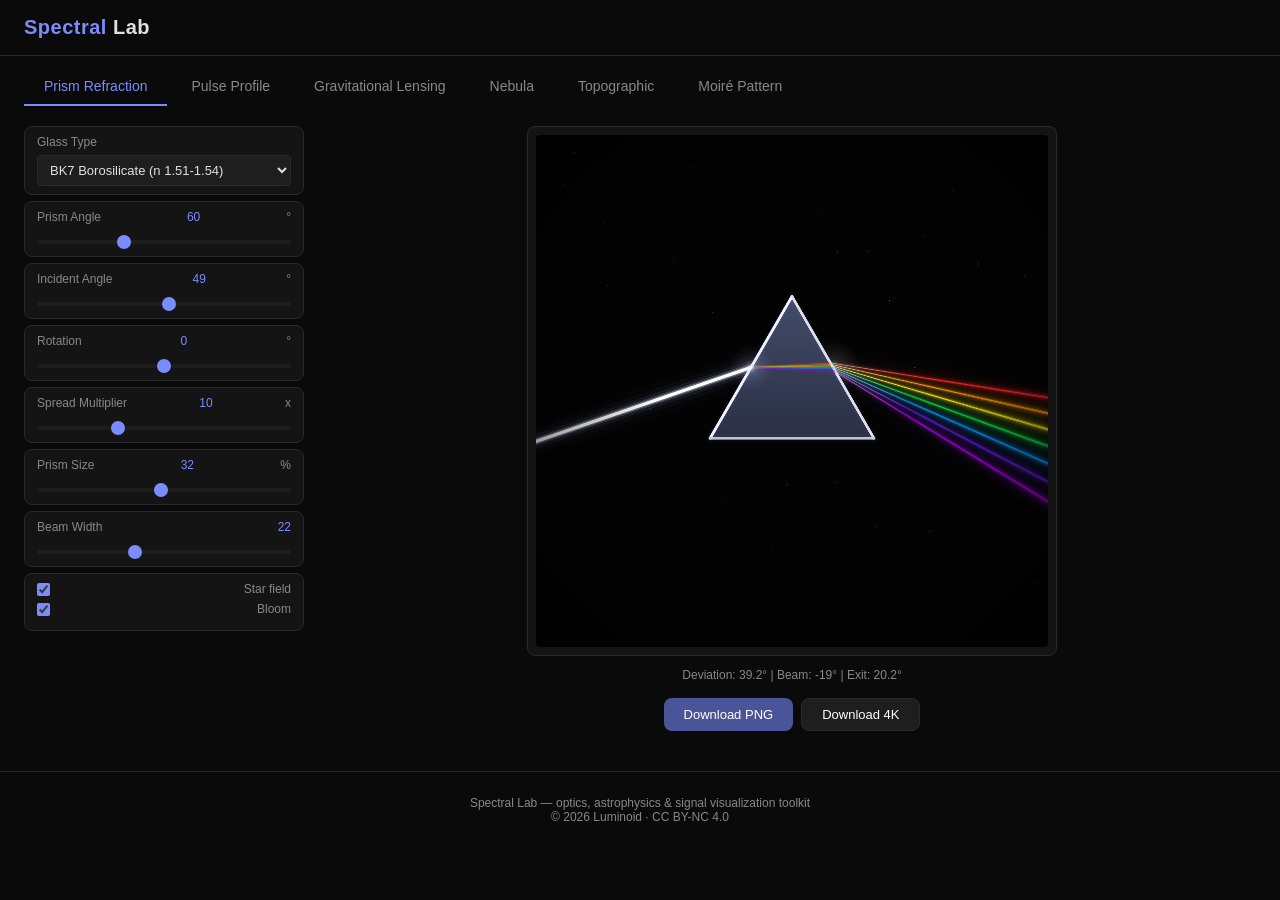
==== index.html @ c367b588 "docs: add license" ====
<!DOCTYPE html>
<html lang="en">
<head>
  <meta charset="UTF-8">
  <meta name="viewport" content="width=device-width, initial-scale=1.0">
  <title>Spectral Lab — Light & Signal Visualization</title>
  <link rel="stylesheet" href="styles.css">
</head>
<body>

<header>
  <h1><span>Spectral</span> Lab</h1>
</header>

<div class="tabs">
  <button class="tab-btn active" data-tab="prism">Prism Refraction</button>
  <button class="tab-btn" data-tab="waveform">Pulse Profile</button>
  <button class="tab-btn" data-tab="lensing">Gravitational Lensing</button>
  <button class="tab-btn" data-tab="nebula">Nebula</button>
  <button class="tab-btn" data-tab="topographic">Topographic</button>
  <button class="tab-btn" data-tab="moire">Moir&eacute; Pattern</button>
</div>

<!-- ============ PRISM GENERATOR ============ -->
<div class="generator active" id="gen-prism">
  <div class="controls">
    <div class="control-group">
      <label>Glass Type</label>
      <select id="p-glass">
        <option value="bk7">BK7 Borosilicate (n 1.51-1.54)</option>
        <option value="crown">Crown K9 (n 1.51-1.54)</option>
        <option value="flint">Dense Flint SF11 (n 1.74-1.81)</option>
        <option value="diamond">Diamond (n 2.41-2.45)</option>
      </select>
    </div>
    <div class="control-group">
      <label>Prism Angle <span class="value" id="v-p-prismAngle">60</span>&deg;</label>
      <input type="range" id="p-prismAngle" min="30" max="120" value="60" step="1">
    </div>
    <div class="control-group">
      <label>Incident Angle <span class="value" id="v-p-incidentAngle">49</span>&deg;</label>
      <input type="range" id="p-incidentAngle" min="10" max="85" value="49" step="1">
    </div>
    <div class="control-group">
      <label>Rotation <span class="value" id="v-p-rotation">0</span>&deg;</label>
      <input type="range" id="p-rotation" min="-180" max="180" value="0" step="1">
    </div>
    <div class="control-group">
      <label>Spread Multiplier <span class="value" id="v-p-spread">10</span>x</label>
      <input type="range" id="p-spread" min="1" max="30" value="10" step="1">
    </div>
    <div class="control-group">
      <label>Prism Size <span class="value" id="v-p-prismScale">32</span>%</label>
      <input type="range" id="p-prismScale" min="15" max="50" value="32" step="1">
    </div>
    <div class="control-group">
      <label>Beam Width <span class="value" id="v-p-beamWidth">22</span></label>
      <input type="range" id="p-beamWidth" min="5" max="50" value="22" step="1">
    </div>
    <div class="control-group">
      <label class="checkbox-row">
        <input type="checkbox" id="p-stars" checked> Star field
      </label>
      <label class="checkbox-row">
        <input type="checkbox" id="p-bloom" checked> Bloom
      </label>
    </div>
  </div>
  <div class="canvas-area">
    <div class="canvas-wrap">
      <canvas id="prism-canvas" width="2048" height="2048"></canvas>
    </div>
    <div class="info-bar" id="prism-info"></div>
    <div class="btn-row">
      <button class="btn" id="prism-download">Download PNG</button>
      <button class="btn secondary" id="prism-download-hd">Download 4K</button>
    </div>
  </div>
</div>

<!-- ============ WAVEFORM GENERATOR ============ -->
<div class="generator" id="gen-waveform">
  <div class="controls">
    <div class="control-group">
      <label>Lines <span class="value" id="v-w-lineCount">60</span></label>
      <input type="range" id="w-lineCount" min="10" max="120" value="60" step="1">
    </div>
    <div class="control-group">
      <label>Amplitude <span class="value" id="v-w-amplitude">1.0</span></label>
      <input type="range" id="w-amplitude" min="0.1" max="3.0" value="1.0" step="0.1">
    </div>
    <div class="control-group">
      <label>Noise <span class="value" id="v-w-noise">0.3</span></label>
      <input type="range" id="w-noise" min="0" max="1.0" value="0.3" step="0.05">
    </div>
    <div class="control-group">
      <label>Peaks <span class="value" id="v-w-peakCount">3</span></label>
      <input type="range" id="w-peakCount" min="1" max="8" value="3" step="1">
    </div>
    <div class="control-group">
      <label>Peak Width <span class="value" id="v-w-peakWidth">0.05</span></label>
      <input type="range" id="w-peakWidth" min="0.01" max="0.20" value="0.05" step="0.01">
    </div>
    <div class="control-group">
      <label>Center Bias <span class="value" id="v-w-centerBias">0.6</span></label>
      <input type="range" id="w-centerBias" min="0.1" max="1.0" value="0.6" step="0.05">
    </div>
    <div class="control-group">
      <label>Line Width <span class="value" id="v-w-lineWidth">1.5</span></label>
      <input type="range" id="w-lineWidth" min="0.5" max="4.0" value="1.5" step="0.5">
    </div>
    <div class="control-group">
      <label>Stroke Color
        <input type="color" id="w-strokeColor" value="#ffffff">
      </label>
    </div>
    <div class="control-group">
      <label>Background
        <input type="color" id="w-bgColor" value="#000000">
      </label>
    </div>
    <div class="control-group">
      <label>Seed <span class="value" id="v-w-seed">1979</span></label>
      <input type="range" id="w-seed" min="1" max="9999" value="1979" step="1">
    </div>
    <div class="control-group">
      <label class="checkbox-row">
        <input type="checkbox" id="w-fillBelow" checked> Mountain fill
      </label>
    </div>
  </div>
  <div class="canvas-area">
    <div class="canvas-wrap">
      <canvas id="waveform-canvas" width="2048" height="2048"></canvas>
    </div>
    <div class="info-bar" id="waveform-info"></div>
    <div class="btn-row">
      <button class="btn" id="waveform-download">Download PNG</button>
      <button class="btn secondary" id="waveform-download-hd">Download 4K</button>
      <button class="btn secondary" id="waveform-randomize">Randomize</button>
    </div>
  </div>
</div>

<!-- ============ GRAVITATIONAL LENSING GENERATOR ============ -->
<div class="generator" id="gen-lensing">
  <div class="controls">
    <div class="control-group">
      <label>Mass <span class="value" id="v-l-mass">80</span></label>
      <input type="range" id="l-mass" min="10" max="100" value="80" step="1">
    </div>
    <div class="control-group">
      <label>Source X <span class="value" id="v-l-sourceX">30</span></label>
      <input type="range" id="l-sourceX" min="-300" max="300" value="30" step="5">
    </div>
    <div class="control-group">
      <label>Source Y <span class="value" id="v-l-sourceY">-20</span></label>
      <input type="range" id="l-sourceY" min="-300" max="300" value="-20" step="5">
    </div>
    <div class="control-group">
      <label>Source Size <span class="value" id="v-l-sourceSize">30</span></label>
      <input type="range" id="l-sourceSize" min="5" max="80" value="30" step="1">
    </div>
    <div class="control-group">
      <label>Einstein Radius <span class="value" id="v-l-einsteinRadius">200</span></label>
      <input type="range" id="l-einsteinRadius" min="50" max="500" value="200" step="10">
    </div>
    <div class="control-group">
      <label>Ring Brightness <span class="value" id="v-l-ringBrightness">80</span>%</label>
      <input type="range" id="l-ringBrightness" min="10" max="100" value="80" step="5">
    </div>
    <div class="control-group">
      <label>Distortion <span class="value" id="v-l-distortion">1.0</span></label>
      <input type="range" id="l-distortion" min="0.1" max="3.0" value="1.0" step="0.1">
    </div>
    <div class="control-group">
      <label>Color Shift <span class="value" id="v-l-colorShift">0</span>&deg;</label>
      <input type="range" id="l-colorShift" min="0" max="360" value="0" step="5">
    </div>
    <div class="control-group">
      <label>Stars <span class="value" id="v-l-starCount">300</span></label>
      <input type="range" id="l-starCount" min="50" max="800" value="300" step="10">
    </div>
    <div class="control-group">
      <label class="checkbox-row">
        <input type="checkbox" id="l-showGrid"> Distortion grid
      </label>
    </div>
  </div>
  <div class="canvas-area">
    <div class="canvas-wrap">
      <canvas id="lensing-canvas" width="2048" height="2048"></canvas>
    </div>
    <div class="info-bar" id="lensing-info"></div>
    <div class="btn-row">
      <button class="btn" id="lensing-download">Download PNG</button>
      <button class="btn secondary" id="lensing-download-hd">Download 4K</button>
    </div>
  </div>
</div>

<!-- ============ NEBULA GENERATOR ============ -->
<div class="generator" id="gen-nebula">
  <div class="controls">
    <div class="control-group">
      <label>Palette</label>
      <select id="n-palette">
        <option value="emission">Emission (True Color)</option>
        <option value="hubble">Hubble SHO</option>
        <option value="reflection">Reflection</option>
        <option value="planetary">Planetary</option>
      </select>
    </div>
    <div class="control-group">
      <label>Scale <span class="value" id="v-n-scale">3.0</span></label>
      <input type="range" id="n-scale" min="1.0" max="8.0" value="3.0" step="0.5">
    </div>
    <div class="control-group">
      <label>Density <span class="value" id="v-n-density">60</span>%</label>
      <input type="range" id="n-density" min="10" max="100" value="60" step="5">
    </div>
    <div class="control-group">
      <label>Turbulence <span class="value" id="v-n-turbulence">6</span></label>
      <input type="range" id="n-turbulence" min="2" max="8" value="6" step="1">
    </div>
    <div class="control-group">
      <label>Stars <span class="value" id="v-n-starCount">500</span></label>
      <input type="range" id="n-starCount" min="50" max="1500" value="500" step="50">
    </div>
    <div class="control-group">
      <label>Star Brightness <span class="value" id="v-n-starBrightness">80</span>%</label>
      <input type="range" id="n-starBrightness" min="10" max="100" value="80" step="5">
    </div>
    <div class="control-group">
      <label>Hue Shift <span class="value" id="v-n-hueShift">0</span>&deg;</label>
      <input type="range" id="n-hueShift" min="0" max="360" value="0" step="5">
    </div>
    <div class="control-group">
      <label>Contrast <span class="value" id="v-n-contrast">50</span></label>
      <input type="range" id="n-contrast" min="10" max="90" value="50" step="5">
    </div>
    <div class="control-group">
      <label>Seed <span class="value" id="v-n-seed">42</span></label>
      <input type="range" id="n-seed" min="1" max="9999" value="42" step="1">
    </div>
  </div>
  <div class="canvas-area">
    <div class="canvas-wrap">
      <canvas id="nebula-canvas" width="2048" height="2048"></canvas>
    </div>
    <div class="info-bar" id="nebula-info"></div>
    <div class="btn-row">
      <button class="btn" id="nebula-download">Download PNG</button>
      <button class="btn secondary" id="nebula-download-hd">Download 4K</button>
      <button class="btn secondary" id="nebula-randomize">Randomize</button>
    </div>
  </div>
</div>

<!-- ============ TOPOGRAPHIC GENERATOR ============ -->
<div class="generator" id="gen-topographic">
  <div class="controls">
    <div class="control-group">
      <label>Palette</label>
      <select id="t-palette">
        <option value="swiss">Swiss</option>
        <option value="ocean">Ocean</option>
        <option value="earth">Earth</option>
        <option value="mono">Mono</option>
      </select>
    </div>
    <div class="control-group">
      <label>Contours <span class="value" id="v-t-contourCount">20</span></label>
      <input type="range" id="t-contourCount" min="5" max="50" value="20" step="1">
    </div>
    <div class="control-group">
      <label>Scale <span class="value" id="v-t-scale">3.0</span></label>
      <input type="range" id="t-scale" min="1.0" max="8.0" value="3.0" step="0.5">
    </div>
    <div class="control-group">
      <label>Offset X <span class="value" id="v-t-offsetX">0</span></label>
      <input type="range" id="t-offsetX" min="-10" max="10" value="0" step="0.5">
    </div>
    <div class="control-group">
      <label>Offset Y <span class="value" id="v-t-offsetY">0</span></label>
      <input type="range" id="t-offsetY" min="-10" max="10" value="0" step="0.5">
    </div>
    <div class="control-group">
      <label>Octaves <span class="value" id="v-t-octaves">5</span></label>
      <input type="range" id="t-octaves" min="1" max="8" value="5" step="1">
    </div>
    <div class="control-group">
      <label>Line Width <span class="value" id="v-t-lineWidth">1.5</span></label>
      <input type="range" id="t-lineWidth" min="0.5" max="4.0" value="1.5" step="0.5">
    </div>
    <div class="control-group">
      <label>Seed <span class="value" id="v-t-seed">42</span></label>
      <input type="range" id="t-seed" min="1" max="9999" value="42" step="1">
    </div>
    <div class="control-group">
      <label class="checkbox-row">
        <input type="checkbox" id="t-fillBands" checked> Color fill
      </label>
      <label class="checkbox-row">
        <input type="checkbox" id="t-showLines" checked> Contour lines
      </label>
    </div>
  </div>
  <div class="canvas-area">
    <div class="canvas-wrap">
      <canvas id="topographic-canvas" width="2048" height="2048"></canvas>
    </div>
    <div class="info-bar" id="topographic-info"></div>
    <div class="btn-row">
      <button class="btn" id="topographic-download">Download PNG</button>
      <button class="btn secondary" id="topographic-download-hd">Download 4K</button>
      <button class="btn secondary" id="topographic-randomize">Randomize</button>
    </div>
  </div>
</div>

<!-- ============ MOIRÉ PATTERN GENERATOR ============ -->
<div class="generator" id="gen-moire">
  <div class="controls">
    <div class="control-group">
      <label>Pattern</label>
      <select id="m-pattern">
        <option value="lines">Lines</option>
        <option value="circles">Circles</option>
        <option value="dots">Dots</option>
        <option value="radial">Radial</option>
      </select>
    </div>
    <div class="control-group">
      <label>Blend Mode</label>
      <select id="m-blendMode">
        <option value="multiply">Multiply</option>
        <option value="screen">Screen</option>
        <option value="difference">Difference</option>
      </select>
    </div>
    <div class="control-group">
      <label>Frequency <span class="value" id="v-m-frequency">30</span></label>
      <input type="range" id="m-frequency" min="5" max="80" value="30" step="1">
    </div>
    <div class="control-group">
      <label>Rotation 1 <span class="value" id="v-m-rotation1">0</span>&deg;</label>
      <input type="range" id="m-rotation1" min="0" max="180" value="0" step="0.5">
    </div>
    <div class="control-group">
      <label>Rotation 2 <span class="value" id="v-m-rotation2">5</span>&deg;</label>
      <input type="range" id="m-rotation2" min="0" max="180" value="5" step="0.5">
    </div>
    <div class="control-group">
      <label>Offset X <span class="value" id="v-m-offsetX">0</span></label>
      <input type="range" id="m-offsetX" min="-200" max="200" value="0" step="5">
    </div>
    <div class="control-group">
      <label>Offset Y <span class="value" id="v-m-offsetY">0</span></label>
      <input type="range" id="m-offsetY" min="-200" max="200" value="0" step="5">
    </div>
    <div class="control-group">
      <label>Amplitude <span class="value" id="v-m-amplitude">1.0</span></label>
      <input type="range" id="m-amplitude" min="0.2" max="1.0" value="1.0" step="0.05">
    </div>
    <div class="control-group">
      <label>Layer 2 Scale <span class="value" id="v-m-scale2">100</span>%</label>
      <input type="range" id="m-scale2" min="80" max="120" value="100" step="1">
    </div>
    <div class="control-group">
      <label>Color 1
        <input type="color" id="m-color1" value="#ffffff">
      </label>
    </div>
    <div class="control-group">
      <label>Color 2
        <input type="color" id="m-color2" value="#ffffff">
      </label>
    </div>
    <div class="control-group">
      <label>Background
        <input type="color" id="m-bgColor" value="#000000">
      </label>
    </div>
  </div>
  <div class="canvas-area">
    <div class="canvas-wrap">
      <canvas id="moire-canvas" width="2048" height="2048"></canvas>
    </div>
    <div class="info-bar" id="moire-info"></div>
    <div class="btn-row">
      <button class="btn" id="moire-download">Download PNG</button>
      <button class="btn secondary" id="moire-download-hd">Download 4K</button>
    </div>
  </div>
</div>

<footer>
  Spectral Lab &mdash; optics, astrophysics &amp; signal visualization toolkit
  <br>&copy; 2026 Luminoid &middot; CC BY-NC 4.0
</footer>

<script src="noise.js"></script>
<script src="prism.js"></script>
<script src="waveform.js"></script>
<script src="lensing.js"></script>
<script src="topographic.js"></script>
<script src="moire.js"></script>
<script src="nebula.js"></script>
<script src="app.js"></script>

</body>
</html>
---- styles.css ----
*,
*::before,
*::after {
  box-sizing: border-box;
  margin: 0;
  padding: 0;
}

:root {
  --bg: #0a0a0a;
  --surface: #141414;
  --surface2: #1e1e1e;
  --border: #2a2a2a;
  --text: #e0e0e0;
  --text-dim: #888;
  --accent: #7b8cff;
  --accent-dim: #4a5599;
  --radius: 8px;
}

body {
  font-family: -apple-system, "Helvetica Neue", Arial, sans-serif;
  background: var(--bg);
  color: var(--text);
  min-height: 100vh;
  -webkit-font-smoothing: antialiased;
}

/* --- Header --- */

header {
  display: flex;
  align-items: center;
  justify-content: space-between;
  padding: 16px 24px;
  border-bottom: 1px solid var(--border);
}

header h1 {
  font-size: 20px;
  font-weight: 600;
  letter-spacing: 0.5px;
}

header h1 span {
  color: var(--accent);
}

/* --- Tabs --- */

.tabs {
  display: flex;
  gap: 4px;
  padding: 12px 24px 0;
  overflow-x: auto;
  -webkit-overflow-scrolling: touch;
  scrollbar-width: thin;
  scrollbar-color: var(--border) transparent;
}

.tab-btn {
  background: transparent;
  border: none;
  color: var(--text-dim);
  font-size: 14px;
  padding: 10px 20px;
  cursor: pointer;
  border-bottom: 2px solid transparent;
  transition: all 0.2s;
  font-family: inherit;
  white-space: nowrap;
  flex-shrink: 0;
}

.tab-btn:hover {
  color: var(--text);
}

.tab-btn.active {
  color: var(--accent);
  border-bottom-color: var(--accent);
}

/* --- Main layout --- */

.generator {
  display: none;
  padding: 20px 24px;
  gap: 24px;
}

.generator.active {
  display: flex;
}

@media (max-width: 900px) {
  .generator {
    flex-direction: column;
  }
}

/* --- Controls panel --- */

.controls {
  width: 280px;
  min-width: 280px;
  display: flex;
  flex-direction: column;
  gap: 6px;
}

@media (max-width: 900px) {
  .controls {
    width: 100%;
    min-width: unset;
    flex-direction: row;
    flex-wrap: wrap;
  }
  .control-group {
    flex: 1 1 200px;
  }
}

.control-group {
  padding: 8px 12px;
  background: var(--surface);
  border-radius: var(--radius);
  border: 1px solid var(--border);
}

.control-group label {
  display: flex;
  justify-content: space-between;
  align-items: center;
  font-size: 12px;
  color: var(--text-dim);
  margin-bottom: 6px;
}

.control-group label .value {
  color: var(--accent);
  font-variant-numeric: tabular-nums;
  font-weight: 500;
}

.control-group input[type="range"] {
  width: 100%;
  height: 4px;
  appearance: none;
  background: var(--surface2);
  border-radius: 2px;
  outline: none;
}

.control-group input[type="range"]::-webkit-slider-thumb {
  appearance: none;
  width: 14px;
  height: 14px;
  border-radius: 50%;
  background: var(--accent);
  cursor: pointer;
}

.control-group select {
  width: 100%;
  padding: 6px 8px;
  background: var(--surface2);
  border: 1px solid var(--border);
  border-radius: 4px;
  color: var(--text);
  font-size: 13px;
  font-family: inherit;
  cursor: pointer;
}

.control-group select:focus {
  outline: 1px solid var(--accent);
}

.control-group input[type="checkbox"] {
  accent-color: var(--accent);
}

.checkbox-row {
  display: flex;
  align-items: center;
  gap: 8px;
  font-size: 13px;
  cursor: pointer;
}

.control-group input[type="color"] {
  width: 32px;
  height: 24px;
  border: 1px solid var(--border);
  border-radius: 4px;
  background: transparent;
  cursor: pointer;
  padding: 0;
}

/* --- Canvas area --- */

.canvas-area {
  flex: 1;
  display: flex;
  flex-direction: column;
  align-items: center;
  gap: 12px;
}

.canvas-wrap {
  background: var(--surface);
  border: 1px solid var(--border);
  border-radius: var(--radius);
  padding: 8px;
  display: inline-block;
}

.canvas-wrap canvas {
  display: block;
  width: 512px;
  height: 512px;
  border-radius: 4px;
}

@media (max-width: 900px) {
  .canvas-wrap canvas {
    width: min(80vw, 512px);
    height: min(80vw, 512px);
  }
}

/* --- Info bar --- */

.info-bar {
  font-size: 12px;
  color: var(--text-dim);
  font-variant-numeric: tabular-nums;
  text-align: center;
  min-height: 18px;
}

/* --- Buttons --- */

.btn-row {
  display: flex;
  gap: 8px;
}

.btn {
  padding: 8px 20px;
  background: var(--accent-dim);
  border: none;
  border-radius: var(--radius);
  color: #fff;
  font-size: 13px;
  font-family: inherit;
  cursor: pointer;
  transition: background 0.15s;
}

.btn:hover {
  background: var(--accent);
}

.btn.secondary {
  background: var(--surface2);
  border: 1px solid var(--border);
}

.btn.secondary:hover {
  background: var(--border);
}

/* --- TIR warning --- */

.tir-warning {
  color: #ff6b6b;
  font-size: 12px;
  font-weight: 500;
}

/* --- Footer --- */

footer {
  text-align: center;
  padding: 24px;
  font-size: 12px;
  color: var(--text-dim);
  border-top: 1px solid var(--border);
  margin-top: 20px;
}

footer a {
  color: var(--accent);
  text-decoration: none;
}
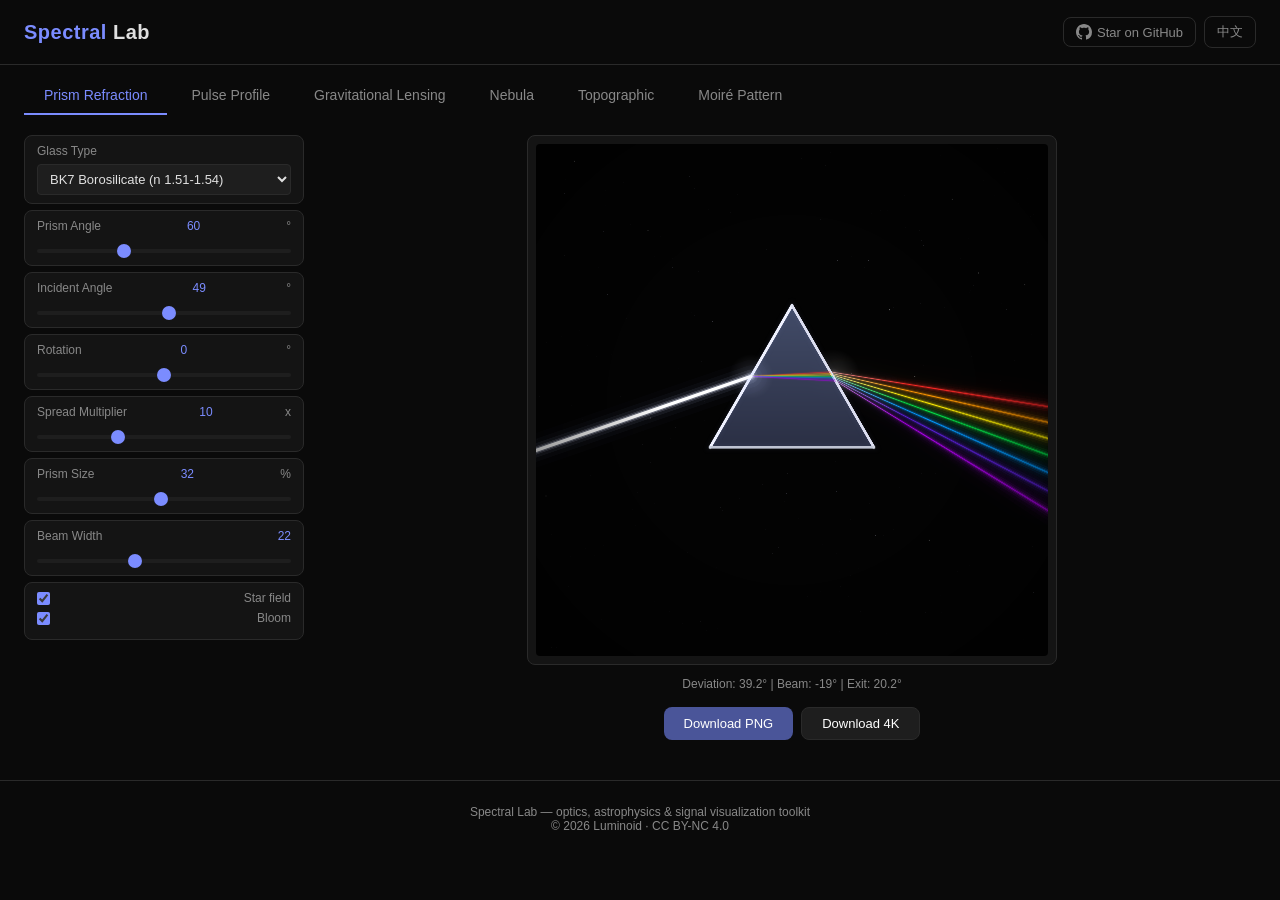
==== commit e4bac68d: "feat: add GitHub star button" ====
--- a/index.html
+++ b/index.html
@@ -4,12 +4,35 @@
   <meta charset="UTF-8">
   <meta name="viewport" content="width=device-width, initial-scale=1.0">
   <title>Spectral Lab — Light & Signal Visualization</title>
+  <meta name="description" content="Interactive physics-based visualization toolkit. Six real-time generators for prism refraction, gravitational lensing, emission nebulae, topographic maps, waveforms, and moiré patterns. Download 4K PNG exports.">
+  <meta property="og:title" content="Spectral Lab — Light & Signal Visualization">
+  <meta property="og:description" content="Six interactive generators for optics, astrophysics, and signal visualization. Real physics, real-time rendering, 4K export.">
+  <meta property="og:type" content="website">
+  <meta property="og:url" content="https://lab.luminoid.dev">
+  <meta property="og:image" content="https://lab.luminoid.dev/icons/og-image.png">
+  <meta name="twitter:card" content="summary_large_image">
+  <meta name="twitter:image" content="https://lab.luminoid.dev/icons/og-image.png">
+  <meta name="twitter:title" content="Spectral Lab">
+  <meta name="twitter:description" content="Interactive physics-based visualization toolkit — prism refraction, gravitational lensing, nebulae, topographic maps, waveforms, and moiré patterns.">
+  <link rel="icon" type="image/png" sizes="32x32" href="icons/favicon-32.png">
+  <link rel="icon" type="image/png" sizes="16x16" href="icons/favicon-16.png">
+  <link rel="apple-touch-icon" href="icons/apple-touch-icon.png">
+  <link rel="alternate" hreflang="en" href="https://lab.luminoid.dev/">
+  <link rel="alternate" hreflang="zh" href="https://lab.luminoid.dev/zh/">
+  <link rel="alternate" hreflang="x-default" href="https://lab.luminoid.dev/">
   <link rel="stylesheet" href="styles.css">
 </head>
 <body>
 
 <header>
   <h1><span>Spectral</span> Lab</h1>
+  <div class="header-links">
+    <a href="https://github.com/Luminoid/spectral-lab" class="github-link" target="_blank" rel="noopener">
+      <svg width="16" height="16" viewBox="0 0 16 16" fill="currentColor"><path d="M8 0C3.58 0 0 3.58 0 8c0 3.54 2.29 6.53 5.47 7.59.4.07.55-.17.55-.38 0-.19-.01-.82-.01-1.49-2.01.37-2.53-.49-2.69-.94-.09-.23-.48-.94-.82-1.13-.28-.15-.68-.52-.01-.53.63-.01 1.08.58 1.23.82.72 1.21 1.87.87 2.33.66.07-.52.28-.87.51-1.07-1.78-.2-3.64-.89-3.64-3.95 0-.87.31-1.59.82-2.15-.08-.2-.36-1.02.08-2.12 0 0 .67-.21 2.2.82.64-.18 1.32-.27 2-.27s1.36.09 2 .27c1.53-1.04 2.2-.82 2.2-.82.44 1.1.16 1.92.08 2.12.51.56.82 1.27.82 2.15 0 3.07-1.87 3.75-3.65 3.95.29.25.54.73.54 1.48 0 1.07-.01 1.93-.01 2.2 0 .21.15.46.55.38A8.01 8.01 0 0016 8c0-4.42-3.58-8-8-8z"/></svg>
+      Star on GitHub
+    </a>
+    <a href="/zh/" class="lang-switch">中文</a>
+  </div>
 </header>
 
 <div class="tabs">
@@ -407,6 +430,7 @@
 <script src="topographic.js"></script>
 <script src="moire.js"></script>
 <script src="nebula.js"></script>
+<script src="i18n.js"></script>
 <script src="app.js"></script>
 
 </body>
--- a/styles.css
+++ b/styles.css
@@ -46,6 +46,37 @@
   color: var(--accent);
 }
 
+/* --- Header links --- */
+
+.header-links {
+  display: flex;
+  align-items: center;
+  gap: 8px;
+}
+
+.github-link,
+.lang-switch {
+  color: var(--text-dim);
+  text-decoration: none;
+  font-size: 13px;
+  padding: 6px 12px;
+  border: 1px solid var(--border);
+  border-radius: var(--radius);
+  transition: color 0.15s, border-color 0.15s;
+}
+
+.github-link {
+  display: flex;
+  align-items: center;
+  gap: 5px;
+}
+
+.github-link:hover,
+.lang-switch:hover {
+  color: var(--accent);
+  border-color: var(--accent);
+}
+
 /* --- Tabs --- */
 
 .tabs {
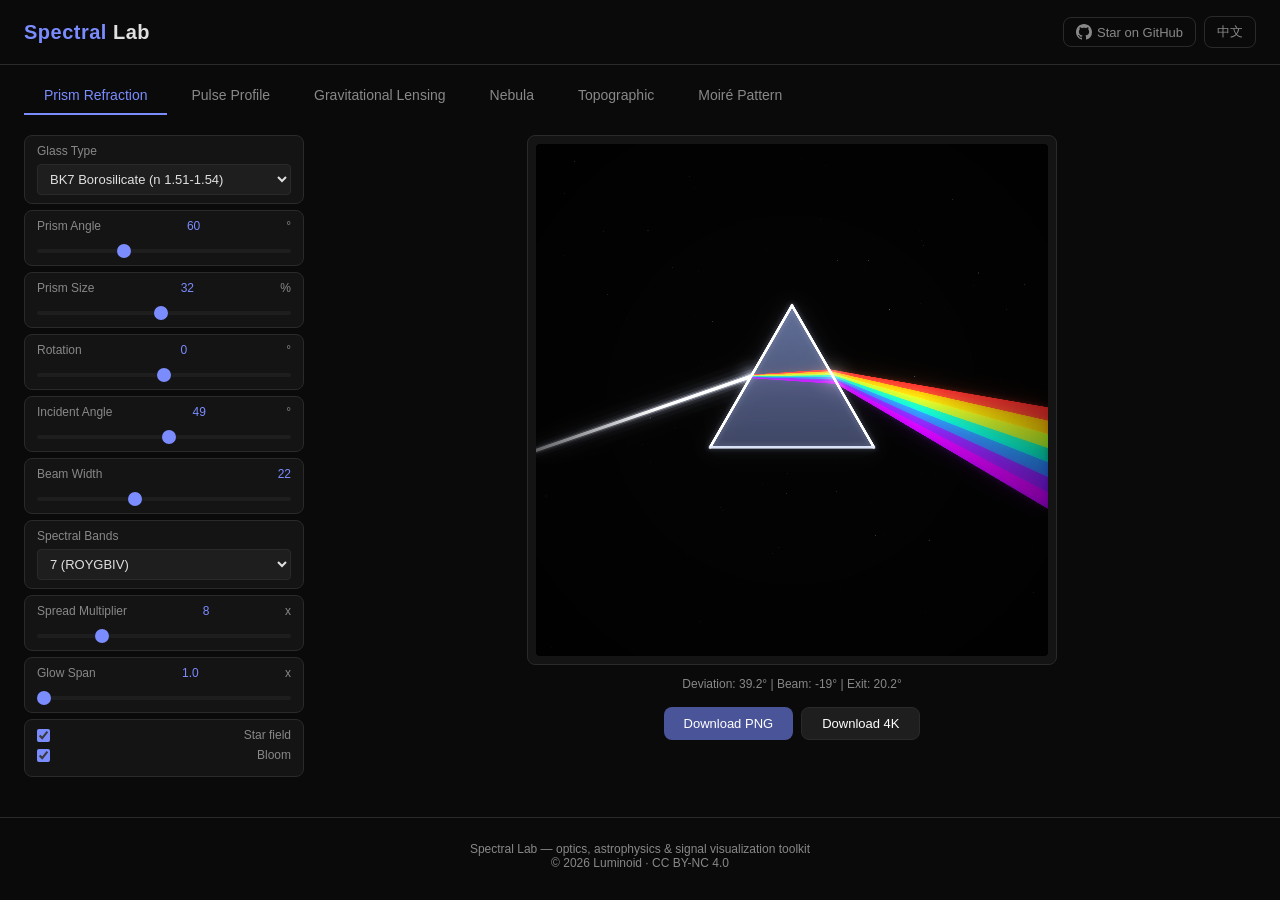
==== commit 4a0a3afd: "refactor(prism): rewrite prism ray rendering with physically-based width and layered draw order" ====
--- a/index.html
+++ b/index.html
@@ -47,6 +47,7 @@
 <!-- ============ PRISM GENERATOR ============ -->
 <div class="generator active" id="gen-prism">
   <div class="controls">
+    <!-- Material -->
     <div class="control-group">
       <label>Glass Type</label>
       <select id="p-glass">
@@ -56,29 +57,45 @@
         <option value="diamond">Diamond (n 2.41-2.45)</option>
       </select>
     </div>
+    <!-- Geometry -->
     <div class="control-group">
       <label>Prism Angle <span class="value" id="v-p-prismAngle">60</span>&deg;</label>
       <input type="range" id="p-prismAngle" min="30" max="120" value="60" step="1">
     </div>
     <div class="control-group">
+      <label>Prism Size <span class="value" id="v-p-prismScale">32</span>%</label>
+      <input type="range" id="p-prismScale" min="15" max="50" value="32" step="1">
+    </div>
+    <div class="control-group">
+      <label>Rotation <span class="value" id="v-p-rotation">0</span>&deg;</label>
+      <input type="range" id="p-rotation" min="-180" max="180" value="0" step="1">
+    </div>
+    <!-- Light -->
+    <div class="control-group">
       <label>Incident Angle <span class="value" id="v-p-incidentAngle">49</span>&deg;</label>
       <input type="range" id="p-incidentAngle" min="10" max="85" value="49" step="1">
     </div>
     <div class="control-group">
-      <label>Rotation <span class="value" id="v-p-rotation">0</span>&deg;</label>
-      <input type="range" id="p-rotation" min="-180" max="180" value="0" step="1">
-    </div>
-    <div class="control-group">
-      <label>Spread Multiplier <span class="value" id="v-p-spread">10</span>x</label>
-      <input type="range" id="p-spread" min="1" max="30" value="10" step="1">
-    </div>
-    <div class="control-group">
-      <label>Prism Size <span class="value" id="v-p-prismScale">32</span>%</label>
-      <input type="range" id="p-prismScale" min="15" max="50" value="32" step="1">
-    </div>
-    <div class="control-group">
       <label>Beam Width <span class="value" id="v-p-beamWidth">22</span></label>
       <input type="range" id="p-beamWidth" min="5" max="50" value="22" step="1">
+    </div>
+    <div class="control-group">
+      <label>Spectral Bands</label>
+      <select id="p-bandCount">
+        <option value="6">6 (ROYGBV)</option>
+        <option value="7" selected>7 (ROYGBIV)</option>
+        <option value="12">12 (Fine)</option>
+        <option value="20">20 (Continuous)</option>
+      </select>
+    </div>
+    <div class="control-group">
+      <label>Spread Multiplier <span class="value" id="v-p-spread">8</span>x</label>
+      <input type="range" id="p-spread" min="1" max="30" value="8" step="1">
+    </div>
+    <!-- Visual -->
+    <div class="control-group">
+      <label>Glow Span <span class="value" id="v-p-glowSpan">1.0</span>x</label>
+      <input type="range" id="p-glowSpan" min="1.0" max="6.0" value="1.0" step="0.1">
     </div>
     <div class="control-group">
       <label class="checkbox-row">
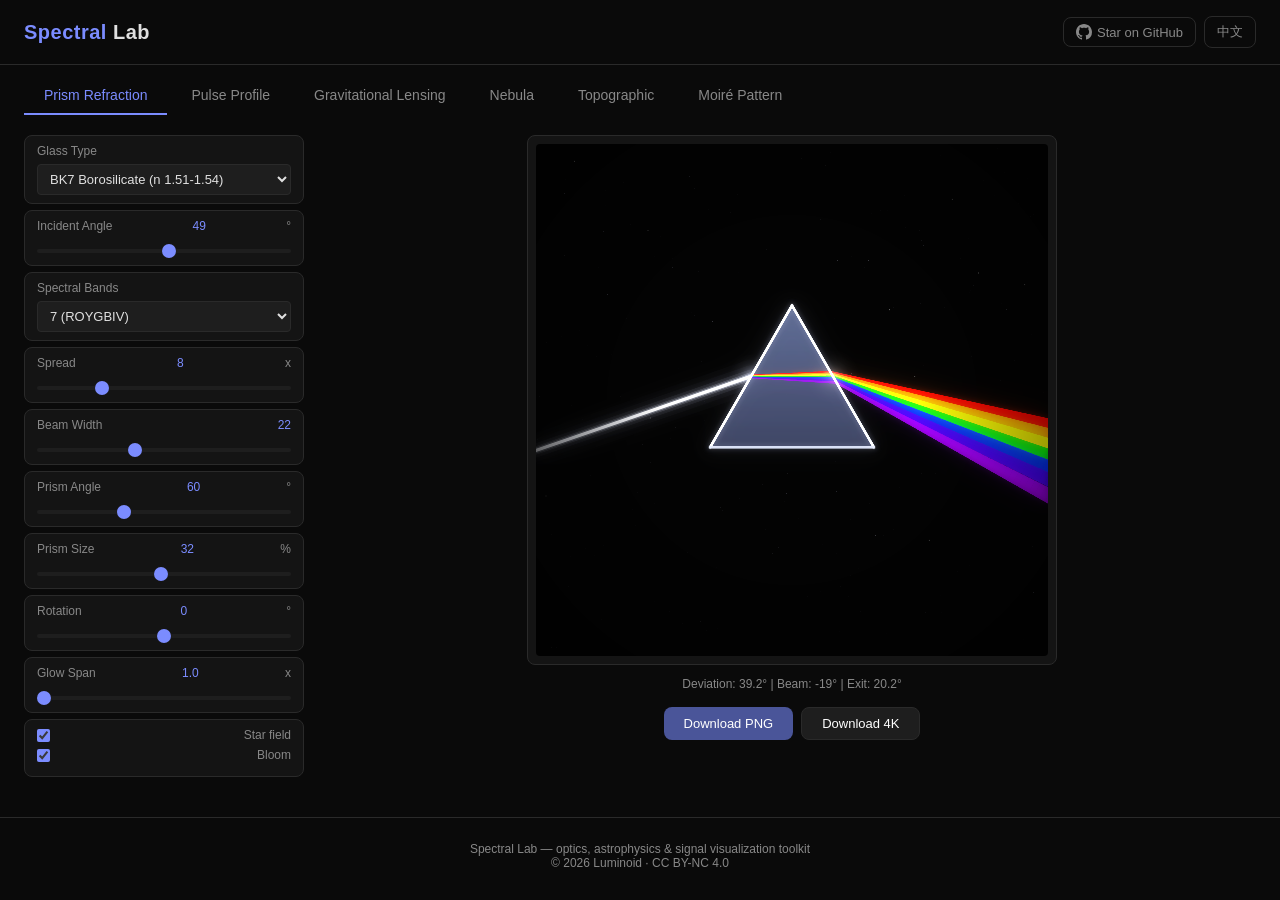
==== commit 7ea9c25d: "refactor(prism): optimize prism renderer — unified ray intersect, cached layers, inter-ray spacing h" ====
--- a/index.html
+++ b/index.html
@@ -47,50 +47,49 @@
 <!-- ============ PRISM GENERATOR ============ -->
 <div class="generator active" id="gen-prism">
   <div class="controls">
-    <!-- Material -->
+    <!-- Material & Light -->
     <div class="control-group">
       <label>Glass Type</label>
       <select id="p-glass">
-        <option value="bk7">BK7 Borosilicate (n 1.51-1.54)</option>
-        <option value="crown">Crown K9 (n 1.51-1.54)</option>
+        <option value="silica">Fused Silica (n 1.45-1.47)</option>
+        <option value="bk7" selected>BK7 Borosilicate (n 1.51-1.54)</option>
         <option value="flint">Dense Flint SF11 (n 1.74-1.81)</option>
         <option value="diamond">Diamond (n 2.41-2.45)</option>
       </select>
     </div>
-    <!-- Geometry -->
-    <div class="control-group">
-      <label>Prism Angle <span class="value" id="v-p-prismAngle">60</span>&deg;</label>
-      <input type="range" id="p-prismAngle" min="30" max="120" value="60" step="1">
-    </div>
-    <div class="control-group">
-      <label>Prism Size <span class="value" id="v-p-prismScale">32</span>%</label>
-      <input type="range" id="p-prismScale" min="15" max="50" value="32" step="1">
-    </div>
-    <div class="control-group">
-      <label>Rotation <span class="value" id="v-p-rotation">0</span>&deg;</label>
-      <input type="range" id="p-rotation" min="-180" max="180" value="0" step="1">
-    </div>
-    <!-- Light -->
     <div class="control-group">
       <label>Incident Angle <span class="value" id="v-p-incidentAngle">49</span>&deg;</label>
       <input type="range" id="p-incidentAngle" min="10" max="85" value="49" step="1">
-    </div>
-    <div class="control-group">
-      <label>Beam Width <span class="value" id="v-p-beamWidth">22</span></label>
-      <input type="range" id="p-beamWidth" min="5" max="50" value="22" step="1">
     </div>
     <div class="control-group">
       <label>Spectral Bands</label>
       <select id="p-bandCount">
         <option value="6">6 (ROYGBV)</option>
         <option value="7" selected>7 (ROYGBIV)</option>
-        <option value="12">12 (Fine)</option>
-        <option value="20">20 (Continuous)</option>
-      </select>
-    </div>
-    <div class="control-group">
-      <label>Spread Multiplier <span class="value" id="v-p-spread">8</span>x</label>
+        <option value="13">13 (Fine)</option>
+        <option value="25">25 (Continuous)</option>
+      </select>
+    </div>
+    <div class="control-group">
+      <label>Spread <span class="value" id="v-p-spread">8</span>x</label>
       <input type="range" id="p-spread" min="1" max="30" value="8" step="1">
+    </div>
+    <div class="control-group">
+      <label>Beam Width <span class="value" id="v-p-beamWidth">22</span></label>
+      <input type="range" id="p-beamWidth" min="5" max="50" value="22" step="1">
+    </div>
+    <!-- Prism Geometry -->
+    <div class="control-group">
+      <label>Prism Angle <span class="value" id="v-p-prismAngle">60</span>&deg;</label>
+      <input type="range" id="p-prismAngle" min="30" max="120" value="60" step="1">
+    </div>
+    <div class="control-group">
+      <label>Prism Size <span class="value" id="v-p-prismScale">32</span>%</label>
+      <input type="range" id="p-prismScale" min="15" max="50" value="32" step="1">
+    </div>
+    <div class="control-group">
+      <label>Rotation <span class="value" id="v-p-rotation">0</span>&deg;</label>
+      <input type="range" id="p-rotation" min="-180" max="180" value="0" step="1">
     </div>
     <!-- Visual -->
     <div class="control-group">
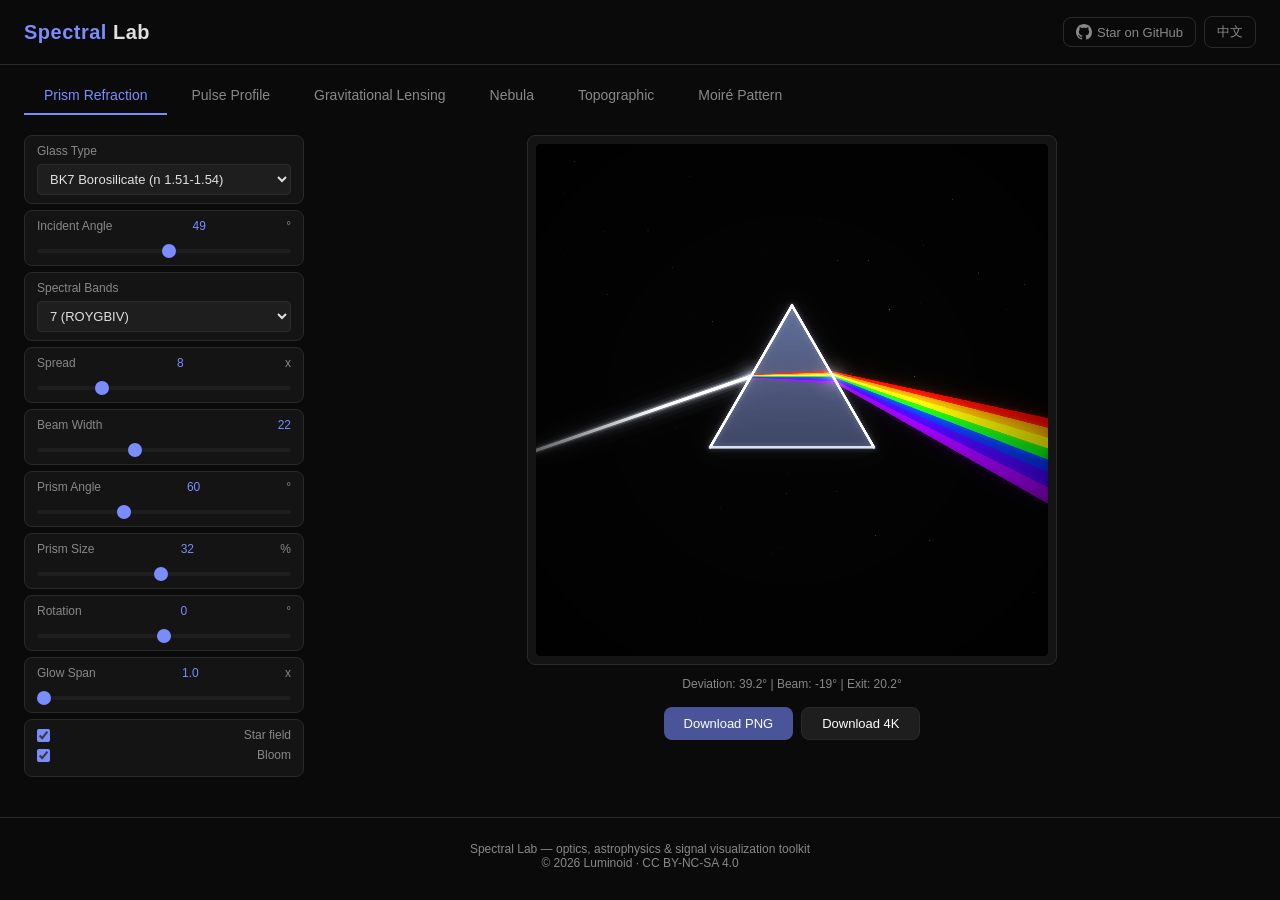
==== commit ab48318c: "chore: update license from CC BY-NC 4.0 to CC BY-NC-SA 4.0" ====
--- a/index.html
+++ b/index.html
@@ -436,7 +436,7 @@
 
 <footer>
   Spectral Lab &mdash; optics, astrophysics &amp; signal visualization toolkit
-  <br>&copy; 2026 Luminoid &middot; CC BY-NC 4.0
+  <br>&copy; 2026 Luminoid &middot; CC BY-NC-SA 4.0
 </footer>
 
 <script src="noise.js"></script>
